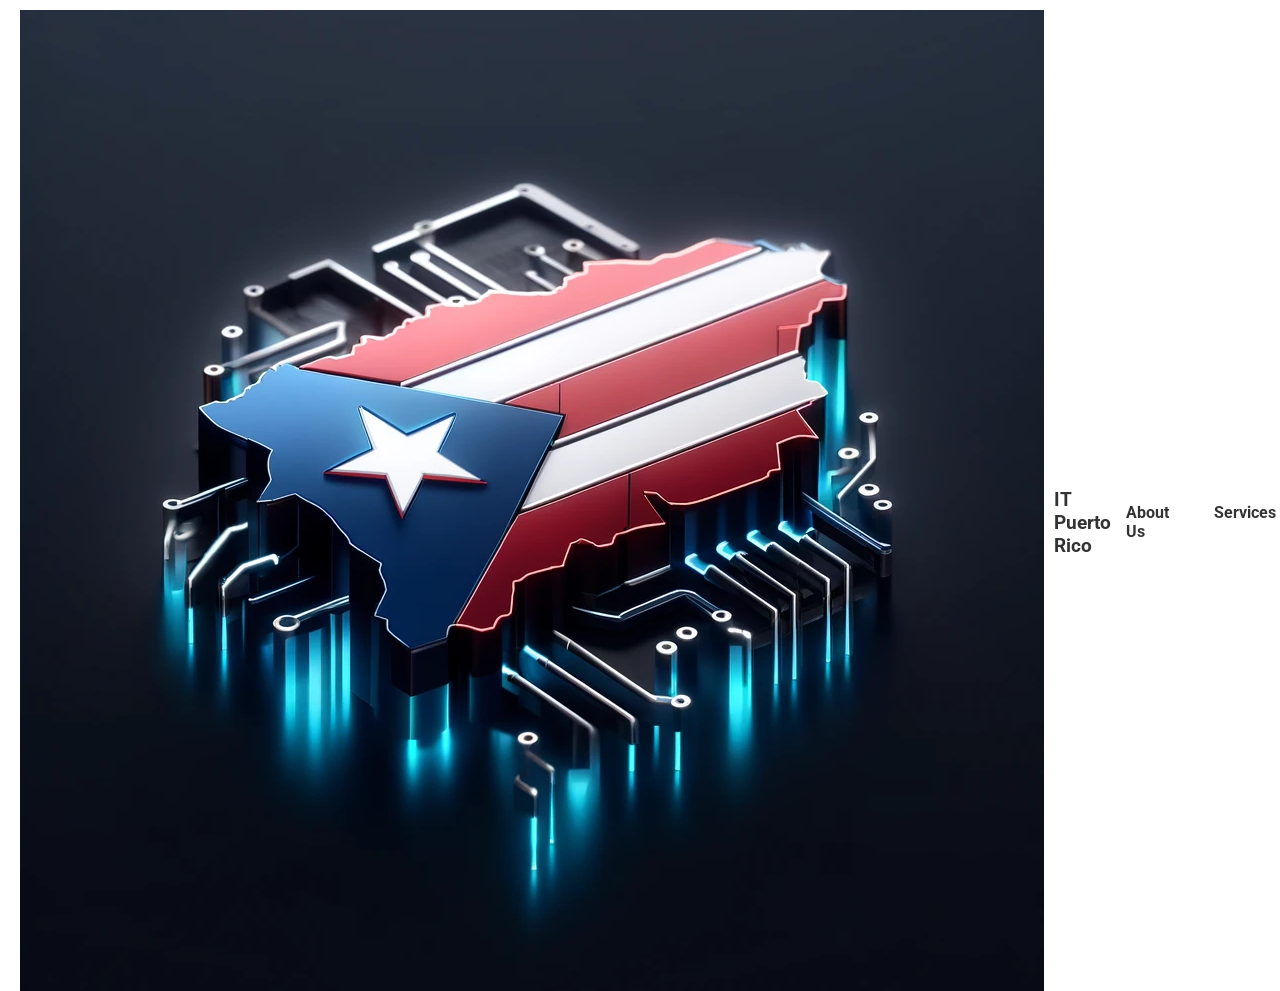
==== index.html @ 1a73140a "Update index.html" ====
<!DOCTYPE html>
<html lang="en">
<head>
    <meta charset="UTF-8">
    <meta name="viewport" content="width=device-width, initial-scale=1.0">
    <title>IT Puerto Rico | Innovating with AI</title>
    <link href="https://fonts.googleapis.com/css2?family=Roboto:wght@400;700&display=swap" rel="stylesheet">
    <style>
        /* General Styles */
        body {
            font-family: 'Roboto', sans-serif;
            margin: 0;
            padding: 0;
            background-color: #f8f9fa;
            color: #333;
        }

        /* Header */
        header {
            display: flex;
            align-items: center;
            justify-content: space-between;
            padding: 10px 20px;
            background-color: #ffffff;
            box-shadow: 0 2px 4px rgba(0, 0, 0, 0.1);
            position: fixed;
            top: 0;
            width: 100%;
            z-index: 1000;
        }
        .logo-container {
            display: flex;
            align-items: center;
            gap: 10px;
        }
        .logo img {
            height: 40px; /* Restrict the height to fix the giant logo issue */
            max-width: 100%; /* Ensure the logo doesn’t exceed the container width */
        }
        .company-name {
            font-size: 1.2em;
            font-weight: bold;
            color: #333;
        }
        nav {
            display: flex;
            gap: 15px;
        }
        nav a {
            text-decoration: none;
            font-weight: bold;
            padding: 10px 15px;
            color: #333;
            border-radius: 4px;
            transition: all 0.3s;
        }
        nav a:hover {
            background-color: #f1f1f1;
            color: #007bff;
        }

        /* Hero Section */
        .hero-section {
            position: relative;
            height: 100vh;
            overflow: hidden;
            display: flex;
            align-items: center;
            justify-content: center;
            text-align: center;
            color: white;
        }
        .hero-section video {
            position: absolute;
            top: 50%;
            left: 50%;
            transform: translate(-50%, -50%);
            width: 100%;
            height: 100%;
            object-fit: cover;
            z-index: -1;
        }
        .hero-section h1 {
            font-size: 3em;
            font-weight: bold;
            text-shadow: 2px 2px 8px rgba(0, 0, 0, 0.7);
            margin: 0;
            z-index: 1;
        }

        /* Footer */
        footer {
            background-color: #003366;
            color: white;
            padding: 20px;
            text-align: center;
        }
    </style>
</head>
<body>
    <header>
        <!-- Logo and Company Name -->
        <div class="logo-container">
            <img src="logo.jpg" alt="IT Puerto Rico Logo">
            <span class="company-name">IT Puerto Rico</span>
        </div>
        <!-- Navigation Menu -->
        <nav>
            <a href="about.html">About Us</a>
            <a href="services.html">Services</a>
            <a href="products.html">Products</a>
            <a href="sos.html">SOS</a>
            <a href="contact.html">Contact</a>
        </nav>
    </header>
    <div class="hero-section">
        <video autoplay muted loop playsinline>
            <source src="background2.mp4" type="video/mp4">
            Your browser does not support the video tag.
        </video>
        <h1>Empower Your Business with AI</h1>
    </div>
    <footer>
        <p>&copy; 2025 IT Puerto Rico. All rights reserved.</p>
    </footer>
</body>
</html>
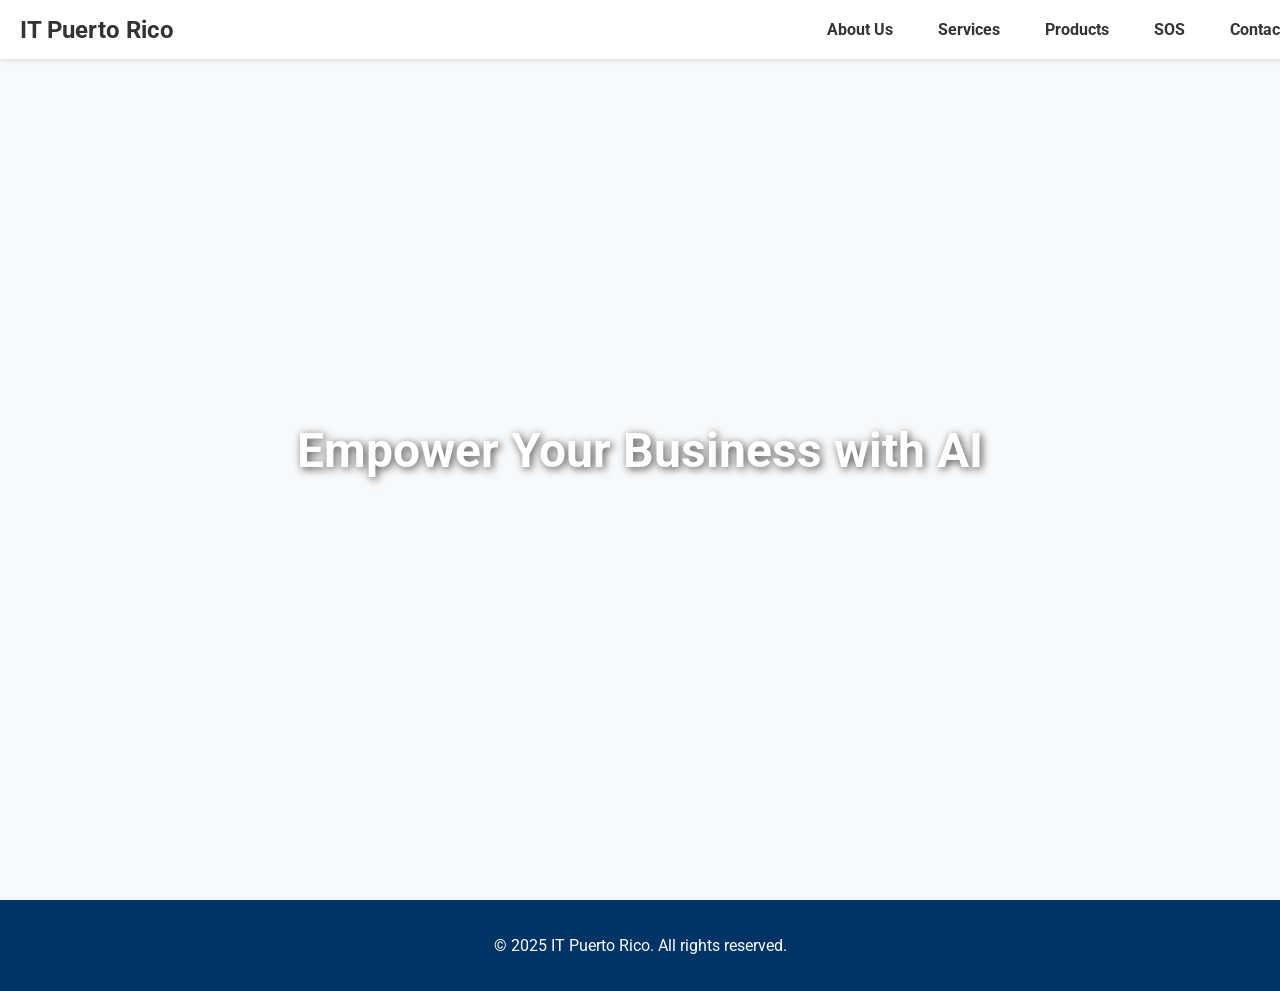
==== commit 6281ee0c: "Update index.html" ====
--- a/index.html
+++ b/index.html
@@ -28,17 +28,8 @@
             width: 100%;
             z-index: 1000;
         }
-        .logo-container {
-            display: flex;
-            align-items: center;
-            gap: 10px;
-        }
-        .logo img {
-            height: 40px; /* Restrict the height to fix the giant logo issue */
-            max-width: 100%; /* Ensure the logo doesn’t exceed the container width */
-        }
         .company-name {
-            font-size: 1.2em;
+            font-size: 1.5em;
             font-weight: bold;
             color: #333;
         }
@@ -99,11 +90,8 @@
 </head>
 <body>
     <header>
-        <!-- Logo and Company Name -->
-        <div class="logo-container">
-            <img src="logo.jpg" alt="IT Puerto Rico Logo">
-            <span class="company-name">IT Puerto Rico</span>
-        </div>
+        <!-- Company Name Only -->
+        <span class="company-name">IT Puerto Rico</span>
         <!-- Navigation Menu -->
         <nav>
             <a href="about.html">About Us</a>
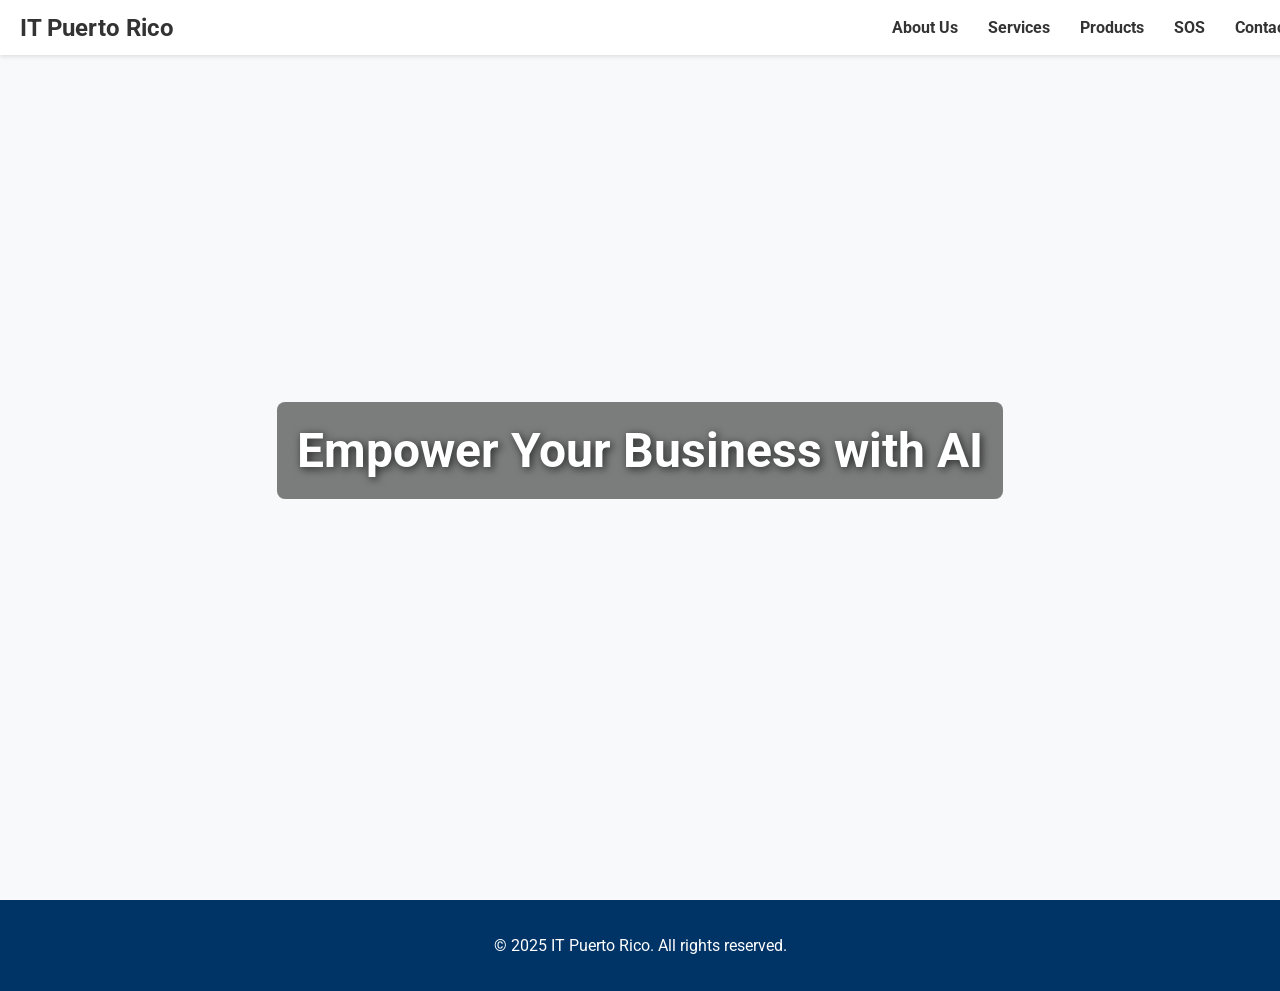
==== commit 639939d2: "Update index.html" ====
--- a/index.html
+++ b/index.html
@@ -35,12 +35,13 @@
         }
         nav {
             display: flex;
-            gap: 15px;
+            flex-wrap: wrap;
+            gap: 10px; /* Adjusted for better spacing */
         }
         nav a {
             text-decoration: none;
             font-weight: bold;
-            padding: 10px 15px;
+            padding: 8px 10px; /* Reduced padding */
             color: #333;
             border-radius: 4px;
             transition: all 0.3s;
@@ -48,6 +49,34 @@
         nav a:hover {
             background-color: #f1f1f1;
             color: #007bff;
+        }
+
+        /* Mobile Menu */
+        .menu-toggle {
+            display: none;
+            font-size: 1.5em;
+            background: none;
+            border: none;
+            cursor: pointer;
+        }
+        @media (max-width: 768px) {
+            nav {
+                display: none;
+                flex-direction: column;
+                position: absolute;
+                top: 60px;
+                right: 20px;
+                background-color: #fff;
+                border: 1px solid #ddd;
+                box-shadow: 0 2px 4px rgba(0, 0, 0, 0.1);
+                z-index: 999;
+            }
+            nav.show {
+                display: flex;
+            }
+            .menu-toggle {
+                display: block;
+            }
         }
 
         /* Hero Section */
@@ -71,12 +100,17 @@
             object-fit: cover;
             z-index: -1;
         }
+        .hero-section .content {
+            z-index: 1;
+            text-shadow: 2px 2px 8px rgba(0, 0, 0, 0.7);
+            padding: 20px;
+            background: rgba(0, 0, 0, 0.5); /* Semi-transparent background for text */
+            border-radius: 8px;
+        }
         .hero-section h1 {
             font-size: 3em;
             font-weight: bold;
-            text-shadow: 2px 2px 8px rgba(0, 0, 0, 0.7);
             margin: 0;
-            z-index: 1;
         }
 
         /* Footer */
@@ -90,10 +124,9 @@
 </head>
 <body>
     <header>
-        <!-- Company Name Only -->
         <span class="company-name">IT Puerto Rico</span>
-        <!-- Navigation Menu -->
-        <nav>
+        <button class="menu-toggle" onclick="toggleMenu()">☰</button>
+        <nav id="menu">
             <a href="about.html">About Us</a>
             <a href="services.html">Services</a>
             <a href="products.html">Products</a>
@@ -106,10 +139,18 @@
             <source src="background2.mp4" type="video/mp4">
             Your browser does not support the video tag.
         </video>
-        <h1>Empower Your Business with AI</h1>
+        <div class="content">
+            <h1>Empower Your Business with AI</h1>
+        </div>
     </div>
     <footer>
         <p>&copy; 2025 IT Puerto Rico. All rights reserved.</p>
     </footer>
+    <script>
+        function toggleMenu() {
+            const menu = document.getElementById('menu');
+            menu.classList.toggle('show');
+        }
+    </script>
 </body>
 </html>
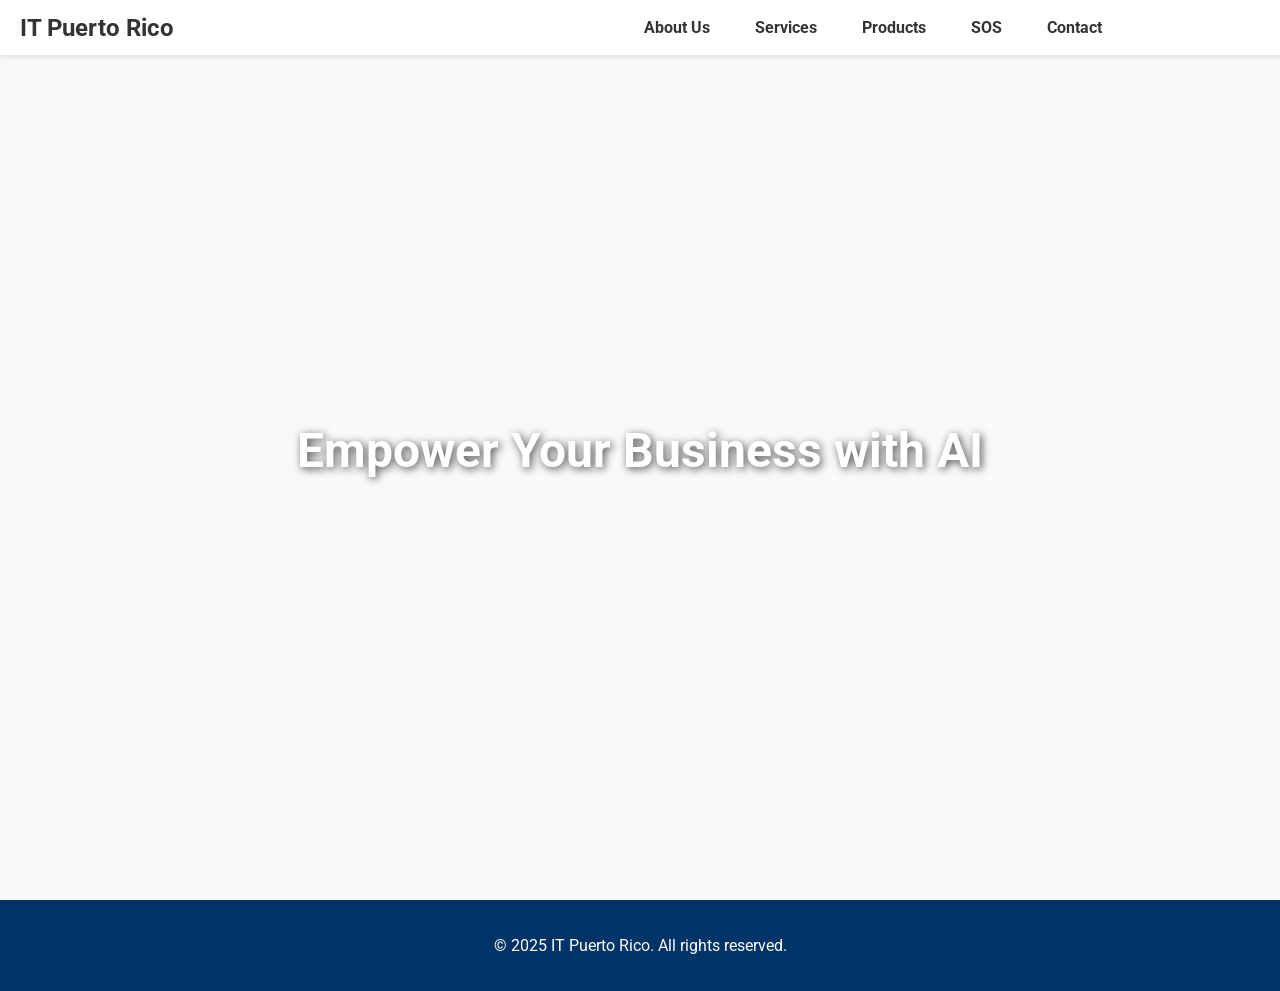
==== commit 97156bd4: "Update index.html" ====
--- a/index.html
+++ b/index.html
@@ -32,16 +32,18 @@
             font-size: 1.5em;
             font-weight: bold;
             color: #333;
+            flex: 1; /* Push navigation to the center */
         }
         nav {
             display: flex;
-            flex-wrap: wrap;
-            gap: 10px; /* Adjusted for better spacing */
+            justify-content: center; /* Center the navigation */
+            gap: 15px;
+            flex: 2; /* Take up space for centering */
         }
         nav a {
             text-decoration: none;
             font-weight: bold;
-            padding: 8px 10px; /* Reduced padding */
+            padding: 8px 15px; /* Adjust padding */
             color: #333;
             border-radius: 4px;
             transition: all 0.3s;
@@ -65,9 +67,10 @@
                 flex-direction: column;
                 position: absolute;
                 top: 60px;
-                right: 20px;
+                left: 0;
+                width: 100%;
                 background-color: #fff;
-                border: 1px solid #ddd;
+                border-top: 1px solid #ddd;
                 box-shadow: 0 2px 4px rgba(0, 0, 0, 0.1);
                 z-index: 999;
             }
@@ -76,6 +79,9 @@
             }
             .menu-toggle {
                 display: block;
+            }
+            .company-name {
+                flex: unset; /* Prevent left alignment issue */
             }
         }
 
@@ -100,17 +106,12 @@
             object-fit: cover;
             z-index: -1;
         }
-        .hero-section .content {
-            z-index: 1;
-            text-shadow: 2px 2px 8px rgba(0, 0, 0, 0.7);
-            padding: 20px;
-            background: rgba(0, 0, 0, 0.5); /* Semi-transparent background for text */
-            border-radius: 8px;
-        }
         .hero-section h1 {
             font-size: 3em;
             font-weight: bold;
+            text-shadow: 2px 2px 8px rgba(0, 0, 0, 0.7);
             margin: 0;
+            z-index: 1;
         }
 
         /* Footer */
@@ -139,9 +140,7 @@
             <source src="background2.mp4" type="video/mp4">
             Your browser does not support the video tag.
         </video>
-        <div class="content">
-            <h1>Empower Your Business with AI</h1>
-        </div>
+        <h1>Empower Your Business with AI</h1>
     </div>
     <footer>
         <p>&copy; 2025 IT Puerto Rico. All rights reserved.</p>
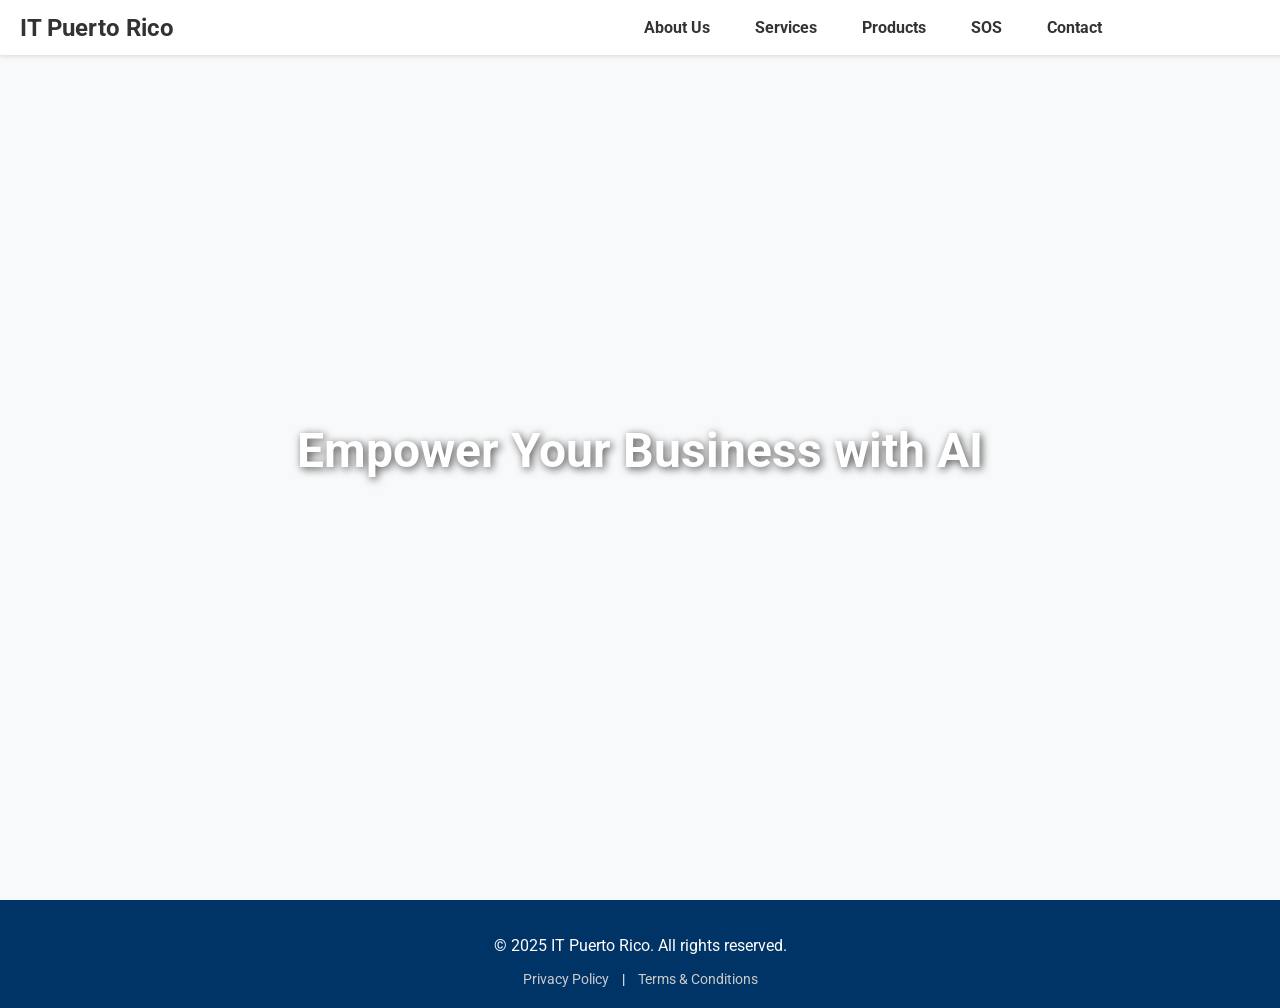
==== commit 1d0c5b24: "Update index.html" ====
--- a/index.html
+++ b/index.html
@@ -121,6 +121,18 @@
             padding: 20px;
             text-align: center;
         }
+        .footer-links {
+            font-size: 0.9em;
+            margin-top: 10px;
+        }
+        .footer-links a {
+            color: #ccc;
+            text-decoration: none;
+            margin: 0 10px;
+        }
+        .footer-links a:hover {
+            color: #fff;
+        }
     </style>
 </head>
 <body>
@@ -144,6 +156,10 @@
     </div>
     <footer>
         <p>&copy; 2025 IT Puerto Rico. All rights reserved.</p>
+        <div class="footer-links">
+            <a href="privacy.html">Privacy Policy</a> | 
+            <a href="terms.html">Terms & Conditions</a>
+        </div>
     </footer>
     <script>
         function toggleMenu() {
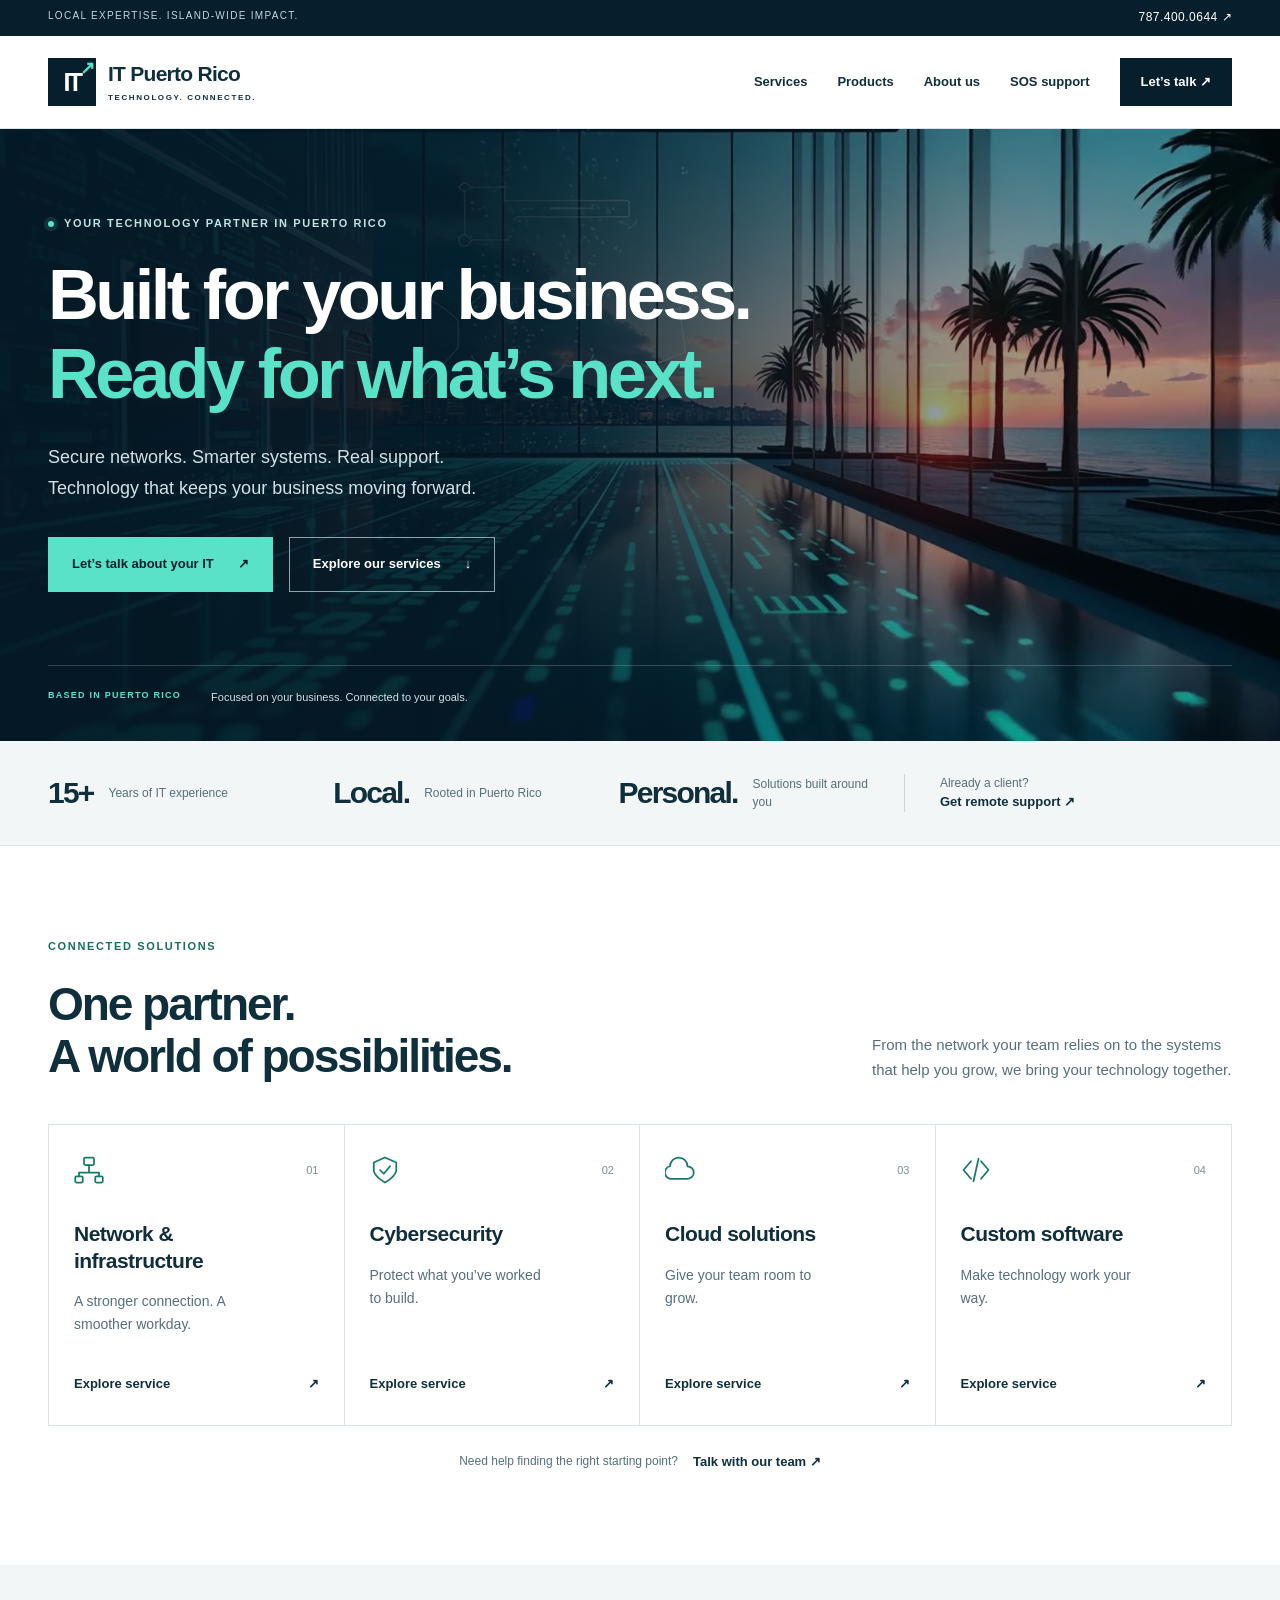
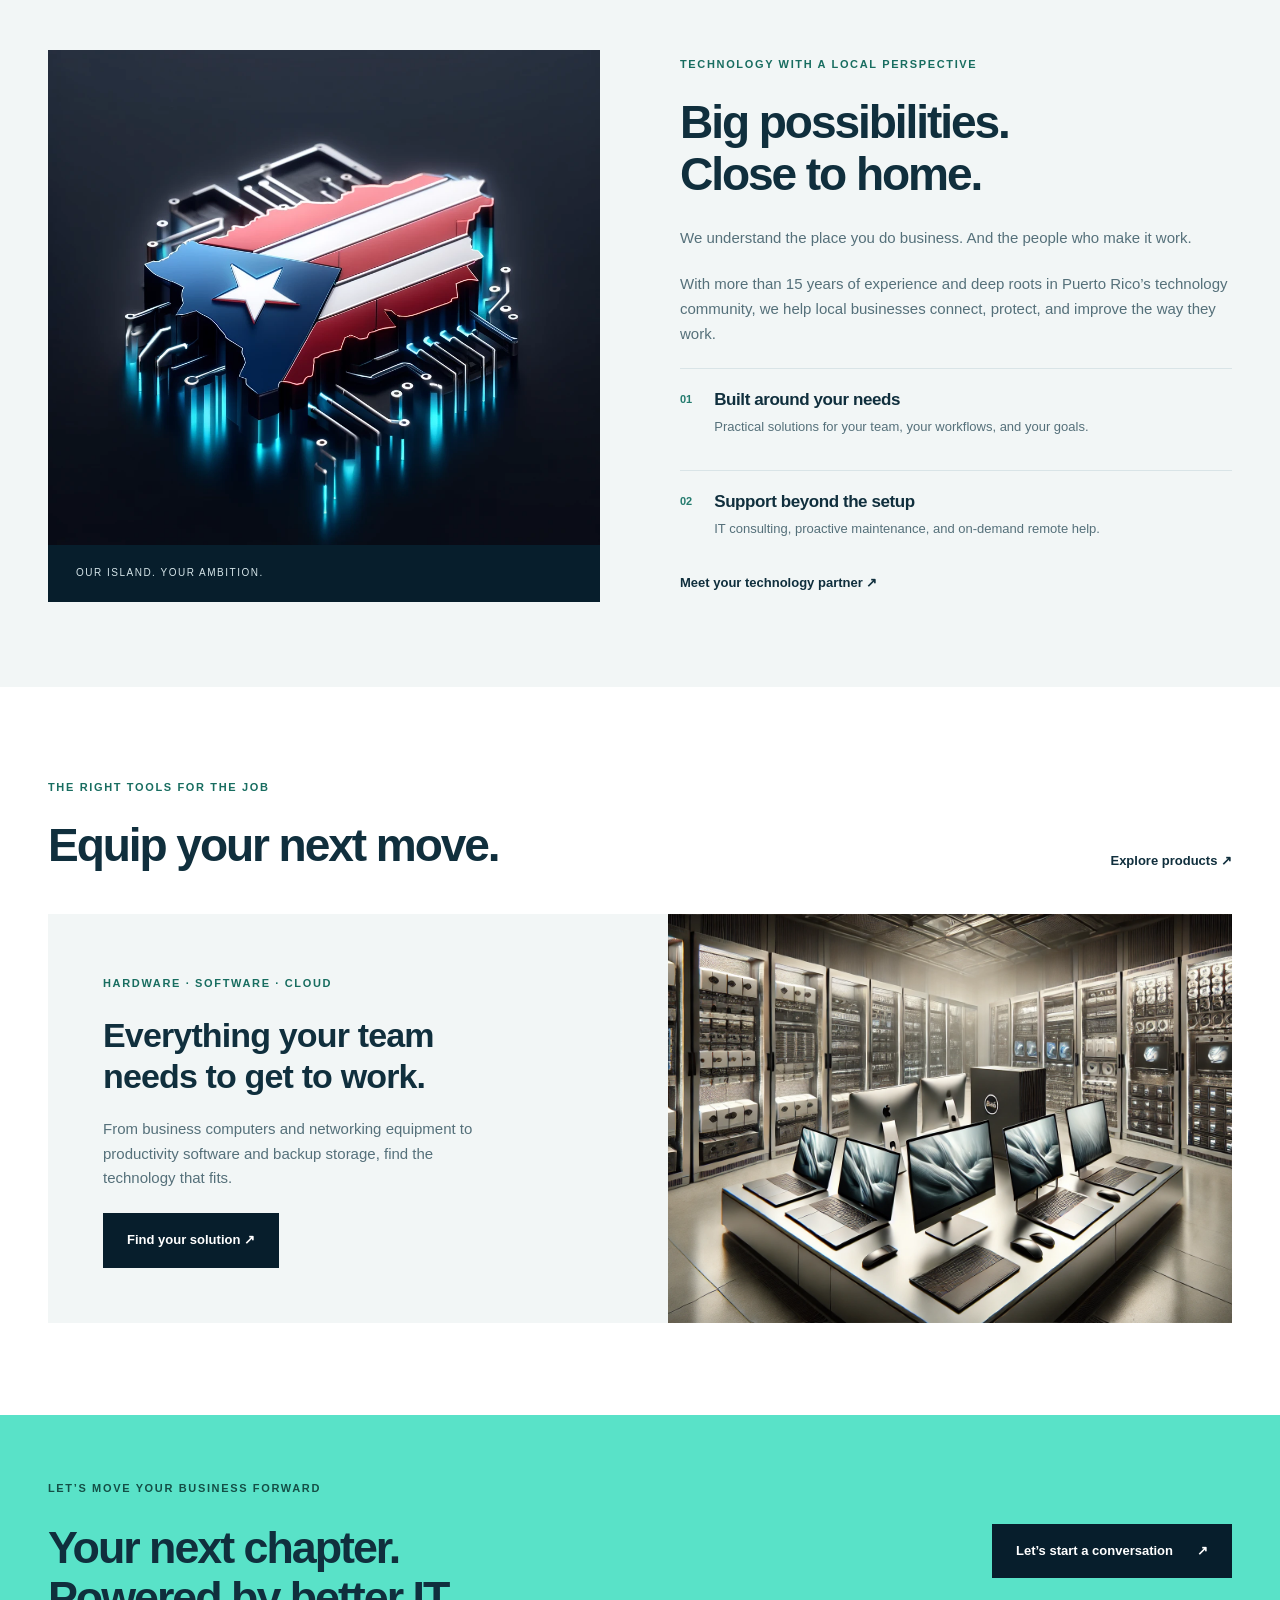
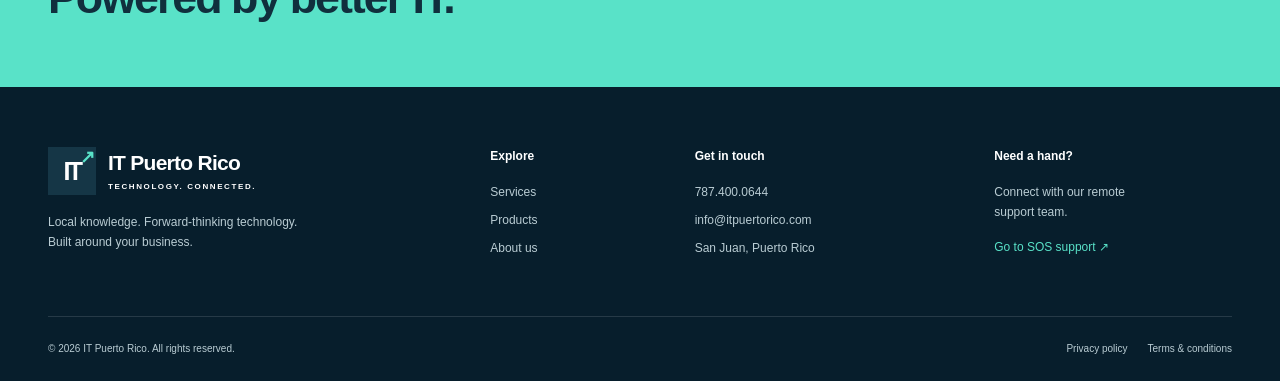
==== commit f4c05dd4: "Redesign IT Puerto Rico website with responsive business-focused pages" ====
--- a/index.html
+++ b/index.html
@@ -1,171 +1,312 @@
-<!DOCTYPE html>
+<!doctype html>
 <html lang="en">
-<head>
-    <meta charset="UTF-8">
-    <meta name="viewport" content="width=device-width, initial-scale=1.0">
-    <title>IT Puerto Rico | Innovating with AI</title>
-    <link href="https://fonts.googleapis.com/css2?family=Roboto:wght@400;700&display=swap" rel="stylesheet">
-    <style>
-        /* General Styles */
-        body {
-            font-family: 'Roboto', sans-serif;
-            margin: 0;
-            padding: 0;
-            background-color: #f8f9fa;
-            color: #333;
-        }
-
-        /* Header */
-        header {
-            display: flex;
-            align-items: center;
-            justify-content: space-between;
-            padding: 10px 20px;
-            background-color: #ffffff;
-            box-shadow: 0 2px 4px rgba(0, 0, 0, 0.1);
-            position: fixed;
-            top: 0;
-            width: 100%;
-            z-index: 1000;
-        }
-        .company-name {
-            font-size: 1.5em;
-            font-weight: bold;
-            color: #333;
-            flex: 1; /* Push navigation to the center */
-        }
-        nav {
-            display: flex;
-            justify-content: center; /* Center the navigation */
-            gap: 15px;
-            flex: 2; /* Take up space for centering */
-        }
-        nav a {
-            text-decoration: none;
-            font-weight: bold;
-            padding: 8px 15px; /* Adjust padding */
-            color: #333;
-            border-radius: 4px;
-            transition: all 0.3s;
-        }
-        nav a:hover {
-            background-color: #f1f1f1;
-            color: #007bff;
-        }
-
-        /* Mobile Menu */
-        .menu-toggle {
-            display: none;
-            font-size: 1.5em;
-            background: none;
-            border: none;
-            cursor: pointer;
-        }
-        @media (max-width: 768px) {
-            nav {
-                display: none;
-                flex-direction: column;
-                position: absolute;
-                top: 60px;
-                left: 0;
-                width: 100%;
-                background-color: #fff;
-                border-top: 1px solid #ddd;
-                box-shadow: 0 2px 4px rgba(0, 0, 0, 0.1);
-                z-index: 999;
-            }
-            nav.show {
-                display: flex;
-            }
-            .menu-toggle {
-                display: block;
-            }
-            .company-name {
-                flex: unset; /* Prevent left alignment issue */
-            }
-        }
-
-        /* Hero Section */
-        .hero-section {
-            position: relative;
-            height: 100vh;
-            overflow: hidden;
-            display: flex;
-            align-items: center;
-            justify-content: center;
-            text-align: center;
-            color: white;
-        }
-        .hero-section video {
-            position: absolute;
-            top: 50%;
-            left: 50%;
-            transform: translate(-50%, -50%);
-            width: 100%;
-            height: 100%;
-            object-fit: cover;
-            z-index: -1;
-        }
-        .hero-section h1 {
-            font-size: 3em;
-            font-weight: bold;
-            text-shadow: 2px 2px 8px rgba(0, 0, 0, 0.7);
-            margin: 0;
-            z-index: 1;
-        }
-
-        /* Footer */
-        footer {
-            background-color: #003366;
-            color: white;
-            padding: 20px;
-            text-align: center;
-        }
-        .footer-links {
-            font-size: 0.9em;
-            margin-top: 10px;
-        }
-        .footer-links a {
-            color: #ccc;
-            text-decoration: none;
-            margin: 0 10px;
-        }
-        .footer-links a:hover {
-            color: #fff;
-        }
-    </style>
-</head>
-<body>
-    <header>
-        <span class="company-name">IT Puerto Rico</span>
-        <button class="menu-toggle" onclick="toggleMenu()">☰</button>
-        <nav id="menu">
-            <a href="about.html">About Us</a>
-            <a href="services.html">Services</a>
-            <a href="products.html">Products</a>
-            <a href="sos.html">SOS</a>
-            <a href="contact.html">Contact</a>
+  <head>
+    <meta charset="UTF-8" />
+    <meta name="viewport" content="width=device-width, initial-scale=1" />
+    <title>
+      IT services for a business that’s going places | IT Puerto Rico
+    </title>
+    <meta
+      name="description"
+      content="IT services, cybersecurity, cloud solutions, and custom software for businesses in Puerto Rico. Connect with IT Puerto Rico."
+    />
+    <meta name="theme-color" content="#071e2c" />
+    <link rel="canonical" href="https://www.itpuertorico.com/" />
+    <meta
+      property="og:title"
+      content="IT services for a business that’s going places | IT Puerto Rico"
+    />
+    <meta
+      property="og:description"
+      content="IT services, cybersecurity, cloud solutions, and custom software for businesses in Puerto Rico. Connect with IT Puerto Rico."
+    />
+    <meta property="og:type" content="website" />
+    <meta
+      property="og:image"
+      content="https://www.itpuertorico.com/assets/office.webp"
+    />
+    <link rel="icon" href="assets/favicon.svg" type="image/svg+xml" />
+    <link rel="stylesheet" href="assets/site.css" />
+    <script src="assets/site.js" defer></script>
+  </head>
+  <body>
+    <a class="skip-link" href="#main">Skip to content</a>
+    <div class="topbar">
+      <div class="wrap">
+        <span>LOCAL EXPERTISE. ISLAND-WIDE IMPACT.</span
+        ><a href="tel:+17874000644"
+          >787.400.0644 <span aria-hidden="true">↗</span></a
+        >
+      </div>
+    </div>
+    <header class="site-header">
+      <div class="wrap nav-wrap">
+        <a class="brand" href="index.html" aria-label="IT Puerto Rico home"
+          ><span class="brand-mark" aria-hidden="true">IT<span>↗</span></span
+          ><span>IT Puerto Rico<small>TECHNOLOGY. CONNECTED.</small></span></a
+        ><button
+          class="menu-toggle"
+          aria-controls="navigation"
+          aria-expanded="false"
+          hidden
+        >
+          Menu <span aria-hidden="true">☰</span>
+        </button>
+        <nav id="navigation" aria-label="Main navigation">
+          <a href="services.html">Services</a
+          ><a href="products.html">Products</a><a href="about.html">About us</a
+          ><a href="sos.html">SOS support</a
+          ><a href="contact.html" class="nav-cta">Let’s talk ↗</a>
         </nav>
+      </div>
     </header>
-    <div class="hero-section">
-        <video autoplay muted loop playsinline>
-            <source src="background2.mp4" type="video/mp4">
-            Your browser does not support the video tag.
-        </video>
-        <h1>Empower Your Business with AI</h1>
-    </div>
-    <footer>
-        <p>&copy; 2025 IT Puerto Rico. All rights reserved.</p>
-        <div class="footer-links">
-            <a href="privacy.html">Privacy Policy</a> | 
-            <a href="terms.html">Terms & Conditions</a>
-        </div>
+    <main id="main">
+      <section class="hero">
+        <img
+          class="hero-image"
+          src="assets/office.webp"
+          alt=""
+          width="1600"
+          height="900"
+          fetchpriority="high"
+        />
+        <div class="wrap hero-content">
+          <p class="eyebrow">
+            <span class="status-dot"></span> YOUR TECHNOLOGY PARTNER IN PUERTO
+            RICO
+          </p>
+          <h1>Built for your business.<br /><em>Ready for what’s next.</em></h1>
+          <p class="lead">
+            Secure networks. Smarter systems. Real support.<br />
+            Technology that keeps your business moving forward.
+          </p>
+          <div class="actions">
+            <a class="button" href="contact.html"
+              >Let’s talk about your IT <span aria-hidden="true">↗</span></a
+            ><a class="button button-outline" href="#solutions"
+              >Explore our services <span aria-hidden="true">↓</span></a
+            >
+          </div>
+          <div class="hero-note">
+            <span>BASED IN PUERTO RICO</span
+            ><span>Focused on your business. Connected to your goals.</span>
+          </div>
+        </div>
+      </section>
+      <section class="proof-strip" aria-label="Our expertise">
+        <div class="wrap proof-grid">
+          <div><strong>15+</strong><span>Years of IT experience</span></div>
+          <div><strong>Local.</strong><span>Rooted in Puerto Rico</span></div>
+          <div>
+            <strong>Personal.</strong><span>Solutions built around you</span>
+          </div>
+          <a href="sos.html"
+            ><span>Already a client?<br /><b>Get remote support ↗</b></span></a
+          >
+        </div>
+      </section>
+      <section class="section" id="solutions">
+        <div class="wrap">
+          <div class="section-heading">
+            <div>
+              <p class="eyebrow">CONNECTED SOLUTIONS</p>
+              <h2>One partner.<br />A world of possibilities.</h2>
+            </div>
+            <p>
+              From the network your team relies on to the systems that help you
+              grow, we bring your technology together.
+            </p>
+          </div>
+          <div class="service-grid">
+            <a class="service-card" href="services.html#network"
+              ><div class="card-top">
+                <svg viewBox="0 0 24 24" aria-hidden="true">
+                  <rect x="8" y="2" width="8" height="6" rx="1" />
+                  <path d="M12 8v6M4 14h16M4 14v3M20 14v3" />
+                  <rect x="1" y="17" width="6" height="5" rx="1" />
+                  <rect x="17" y="17" width="6" height="5" rx="1" /></svg
+                ><span>01</span>
+              </div>
+              <h3>Network &amp; infrastructure</h3>
+              <p>A stronger connection. A smoother workday.</p>
+              <span class="text-link"
+                >Explore service <span aria-hidden="true">↗</span></span
+              ></a
+            ><a class="service-card" href="services.html#security"
+              ><div class="card-top">
+                <svg viewBox="0 0 24 24" aria-hidden="true">
+                  <path d="M12 2 3 6v6c0 5 9 10 9 10s9-5 9-10V6z" />
+                  <path d="m8 12 3 3 5-6" /></svg
+                ><span>02</span>
+              </div>
+              <h3>Cybersecurity</h3>
+              <p>Protect what you’ve worked to build.</p>
+              <span class="text-link"
+                >Explore service <span aria-hidden="true">↗</span></span
+              ></a
+            ><a class="service-card" href="services.html#cloud"
+              ><div class="card-top">
+                <svg viewBox="0 0 24 24" aria-hidden="true">
+                  <path
+                    d="M6 19h12a5 5 0 0 0 0-10A7 7 0 0 0 4 9a5 5 0 0 0 2 10Z"
+                  /></svg
+                ><span>03</span>
+              </div>
+              <h3>Cloud solutions</h3>
+              <p>Give your team room to grow.</p>
+              <span class="text-link"
+                >Explore service <span aria-hidden="true">↗</span></span
+              ></a
+            ><a class="service-card" href="services.html#software"
+              ><div class="card-top">
+                <svg viewBox="0 0 24 24" aria-hidden="true">
+                  <path d="m8 5-6 7 6 7M16 5l6 7-6 7M14 3l-4 18" /></svg
+                ><span>04</span>
+              </div>
+              <h3>Custom software</h3>
+              <p>Make technology work your way.</p>
+              <span class="text-link"
+                >Explore service <span aria-hidden="true">↗</span></span
+              ></a
+            >
+          </div>
+          <div class="section-tail">
+            <span>Need help finding the right starting point?</span
+            ><a class="text-link" href="contact.html">Talk with our team ↗</a>
+          </div>
+        </div>
+      </section>
+      <section class="local-section">
+        <div class="wrap local-grid">
+          <div class="local-art">
+            <img
+              src="logo.jpg"
+              alt="Puerto Rico flag represented as a technology circuit"
+              width="1024"
+              height="1024"
+              loading="lazy"
+            /><span>OUR ISLAND. YOUR AMBITION.</span>
+          </div>
+          <div>
+            <p class="eyebrow">TECHNOLOGY WITH A LOCAL PERSPECTIVE</p>
+            <h2>Big possibilities.<br />Close to home.</h2>
+            <p class="lead">
+              We understand the place you do business. And the people who make
+              it work.
+            </p>
+            <p>
+              With more than 15 years of experience and deep roots in Puerto
+              Rico’s technology community, we help local businesses connect,
+              protect, and improve the way they work.
+            </p>
+            <div class="value-row">
+              <b>01</b>
+              <div>
+                <h3>Built around your needs</h3>
+                <p>
+                  Practical solutions for your team, your workflows, and your
+                  goals.
+                </p>
+              </div>
+            </div>
+            <div class="value-row">
+              <b>02</b>
+              <div>
+                <h3>Support beyond the setup</h3>
+                <p>
+                  IT consulting, proactive maintenance, and on-demand remote
+                  help.
+                </p>
+              </div>
+            </div>
+            <a class="text-link" href="about.html"
+              >Meet your technology partner ↗</a
+            >
+          </div>
+        </div>
+      </section>
+      <section class="section">
+        <div class="wrap">
+          <div class="section-heading">
+            <div>
+              <p class="eyebrow">THE RIGHT TOOLS FOR THE JOB</p>
+              <h2>Equip your next move.</h2>
+            </div>
+            <a class="text-link" href="products.html">Explore products ↗</a>
+          </div>
+          <div class="product-feature">
+            <div>
+              <span class="eyebrow">HARDWARE · SOFTWARE · CLOUD</span>
+              <h3>Everything your team<br />needs to get to work.</h3>
+              <p>
+                From business computers and networking equipment to productivity
+                software and backup storage, find the technology that fits.
+              </p>
+              <a class="button button-dark" href="products.html"
+                >Find your solution ↗</a
+              >
+            </div>
+            <img
+              src="hardwaredevices.jpg"
+              alt="Illustration of computers and business hardware"
+              width="1024"
+              height="1024"
+              loading="lazy"
+            />
+          </div>
+        </div>
+      </section>
+      <section class="cta">
+        <div class="wrap cta-inner">
+          <div>
+            <p class="eyebrow">LET’S MOVE YOUR BUSINESS FORWARD</p>
+            <h2>Your next chapter.<br />Powered by better IT.</h2>
+          </div>
+          <a class="button button-dark" href="contact.html"
+            >Let’s start a conversation <span aria-hidden="true">↗</span></a
+          >
+        </div>
+      </section>
+    </main>
+    <footer class="site-footer">
+      <div class="wrap footer-grid">
+        <div>
+          <a class="brand" href="index.html"
+            ><span class="brand-mark" aria-hidden="true">IT<span>↗</span></span
+            ><span>IT Puerto Rico<small>TECHNOLOGY. CONNECTED.</small></span></a
+          >
+          <p>
+            Local knowledge. Forward-thinking technology.<br />Built around your
+            business.
+          </p>
+        </div>
+        <div>
+          <h2>Explore</h2>
+          <a href="services.html">Services</a
+          ><a href="products.html">Products</a><a href="about.html">About us</a>
+        </div>
+        <div>
+          <h2>Get in touch</h2>
+          <a href="tel:+17874000644">787.400.0644</a
+          ><a href="mailto:info@itpuertorico.com">info@itpuertorico.com</a
+          ><span>San Juan, Puerto Rico</span>
+        </div>
+        <div>
+          <h2>Need a hand?</h2>
+          <p>Connect with our remote<br />support team.</p>
+          <a class="footer-support" href="sos.html">Go to SOS support ↗</a>
+        </div>
+      </div>
+      <div class="wrap footer-bottom">
+        <span
+          >© <span data-year>2026</span> IT Puerto Rico. All rights
+          reserved.</span
+        >
+        <div>
+          <a href="privacy.html">Privacy policy</a
+          ><a href="terms.html">Terms &amp; conditions</a>
+        </div>
+      </div>
     </footer>
-    <script>
-        function toggleMenu() {
-            const menu = document.getElementById('menu');
-            menu.classList.toggle('show');
-        }
-    </script>
-</body>
+  </body>
 </html>
--- a/assets/site.css
+++ b/assets/site.css
@@ -0,0 +1,1125 @@
+:root {
+  --ink: #102f3d;
+  --navy: #071e2c;
+  --teal: #59e2c8;
+  --muted: #55707a;
+  --line: #d9e4e7;
+  --wash: #f2f6f6;
+  --white: #fff;
+}
+* {
+  box-sizing: border-box;
+}
+html {
+  scroll-behavior: smooth;
+  scroll-padding-top: 110px;
+}
+body {
+  margin: 0;
+  color: var(--ink);
+  font-family: Arial, Helvetica, sans-serif;
+  font-size: 16px;
+  line-height: 1.65;
+  background: #fff;
+}
+a {
+  color: inherit;
+  text-decoration: none;
+}
+button {
+  font: inherit;
+}
+img {
+  display: block;
+  max-width: 100%;
+  height: auto;
+}
+h1,
+h2,
+h3,
+p {
+  margin-top: 0;
+}
+h1,
+h2,
+h3 {
+  line-height: 1.12;
+  letter-spacing: -0.045em;
+}
+h1 {
+  font-size: clamp(2.6rem, 5.5vw, 5rem);
+  font-weight: 600;
+  margin-bottom: 28px;
+}
+h2 {
+  font-size: clamp(2rem, 3.6vw, 3.3rem);
+  font-weight: 600;
+  margin-bottom: 24px;
+}
+h3 {
+  font-size: 1.35rem;
+  letter-spacing: -0.025em;
+}
+p {
+  margin-bottom: 22px;
+}
+a,
+button {
+  -webkit-tap-highlight-color: transparent;
+}
+a:focus-visible,
+button:focus-visible {
+  outline: 3px solid #168674;
+  outline-offset: 6px;
+}
+a:hover {
+  text-decoration: underline;
+  text-underline-offset: 5px;
+}
+.wrap {
+  width: min(1240px, calc(100% - 96px));
+  margin-inline: auto;
+}
+.topbar {
+  background: var(--navy);
+  color: #c4d5dd;
+  font-size: 10px;
+  letter-spacing: 0.13em;
+  padding: 8px 0;
+}
+.topbar .wrap {
+  display: flex;
+  justify-content: space-between;
+}
+.topbar a {
+  font-size: 12px;
+  letter-spacing: 0.04em;
+  color: white;
+}
+.site-header {
+  position: sticky;
+  top: 0;
+  z-index: 10;
+  background: #fff;
+  border-bottom: 1px solid var(--line);
+}
+.nav-wrap {
+  display: flex;
+  justify-content: space-between;
+  align-items: center;
+  min-height: 92px;
+  gap: 24px;
+}
+.brand {
+  display: flex;
+  align-items: center;
+  gap: 12px;
+  font-weight: 750;
+  font-size: 21px;
+  line-height: 1.2;
+  letter-spacing: -0.035em;
+  flex-shrink: 0;
+}
+.brand:hover {
+  text-decoration: none;
+}
+.brand small {
+  display: block;
+  font-size: 8px;
+  letter-spacing: 0.2em;
+  font-weight: 600;
+  margin-top: 7px;
+}
+.brand-mark {
+  background: var(--navy);
+  color: white;
+  font-size: 25px;
+  letter-spacing: -0.1em;
+  display: grid;
+  place-content: center;
+  width: 48px;
+  height: 48px;
+  position: relative;
+}
+.brand-mark span {
+  position: absolute;
+  color: var(--teal);
+  font-size: 18px;
+  right: 4px;
+  top: 0;
+}
+nav {
+  display: flex;
+  align-items: center;
+  gap: 30px;
+  font-size: 13px;
+  font-weight: 600;
+}
+nav a[aria-current="page"] {
+  text-decoration: underline;
+  text-decoration-color: #14836f;
+  text-underline-offset: 7px;
+}
+.nav-cta {
+  background: var(--navy);
+  color: white;
+  padding: 13px 21px;
+}
+.menu-toggle {
+  display: none;
+  border: 1px solid var(--line);
+  background: white;
+  padding: 8px 12px;
+  color: var(--ink);
+}
+.menu-toggle[hidden] {
+  display: none;
+}
+.skip-link {
+  position: fixed;
+  top: -100px;
+  left: 20px;
+  background: white;
+  padding: 12px 20px;
+  z-index: 100;
+}
+.skip-link:focus {
+  top: 12px;
+}
+.eyebrow {
+  font-size: 11px;
+  font-weight: 700;
+  letter-spacing: 0.15em;
+  margin-bottom: 24px;
+  line-height: 1.6;
+  color: #186d60;
+}
+.hero {
+  background: var(--navy);
+  color: white;
+  position: relative;
+  isolation: isolate;
+  overflow: hidden;
+}
+.hero-image {
+  position: absolute;
+  inset: 0;
+  width: 100%;
+  height: 100%;
+  object-fit: cover;
+  object-position: center;
+  z-index: -2;
+}
+.hero:after {
+  content: "";
+  position: absolute;
+  inset: 0;
+  background: linear-gradient(
+    90deg,
+    rgba(4, 24, 37, 0.97) 0%,
+    rgba(4, 24, 37, 0.88) 39%,
+    rgba(4, 24, 37, 0.4) 76%,
+    rgba(4, 24, 37, 0.25)
+  );
+  z-index: -1;
+}
+.hero-content {
+  padding-top: 86px;
+  padding-bottom: 35px;
+}
+.hero .eyebrow {
+  color: #bfe3e1;
+  display: flex;
+  align-items: center;
+  gap: 10px;
+}
+.status-dot {
+  width: 6px;
+  height: 6px;
+  border-radius: 50%;
+  background: var(--teal);
+  box-shadow: 0 0 0 4px #59e2c820;
+}
+.hero h1 {
+  max-width: 1020px;
+  letter-spacing: -0.05em;
+}
+.hero h1 em {
+  font-style: normal;
+  color: var(--teal);
+}
+.lead {
+  font-size: 18px;
+  line-height: 1.7;
+  max-width: 620px;
+}
+.hero .lead {
+  color: #d3e1e5;
+}
+.actions {
+  display: flex;
+  flex-wrap: wrap;
+  gap: 16px;
+  margin-top: 34px;
+}
+.button {
+  display: inline-flex;
+  justify-content: center;
+  align-items: center;
+  gap: 24px;
+  padding: 16px 23px;
+  background: var(--teal);
+  color: var(--navy);
+  font-weight: 700;
+  font-size: 13px;
+  line-height: 1.6;
+  border: 1px solid transparent;
+  transition:
+    background 0.18s,
+    transform 0.18s;
+}
+.button:hover {
+  text-decoration: none;
+  background: #8eefdc;
+  transform: translateY(-2px);
+}
+.button-outline {
+  background: transparent;
+  border-color: #8ea5ae;
+  color: white;
+}
+.button-outline:hover {
+  background: #ffffff15;
+}
+.button-dark {
+  color: white;
+  background: var(--navy);
+}
+.button-dark:hover {
+  background: #194656;
+}
+.button-light {
+  background: #fff;
+  border-color: var(--line);
+}
+.hero-note {
+  margin-top: 73px;
+  border-top: 1px solid #ffffff30;
+  display: flex;
+  gap: 30px;
+  padding-top: 22px;
+  color: #d3e1e5;
+  font-size: 11px;
+}
+.hero-note span:first-child {
+  font-size: 9px;
+  letter-spacing: 0.14em;
+  font-weight: 700;
+  color: var(--teal);
+}
+.proof-strip {
+  background: var(--wash);
+  border-bottom: 1px solid var(--line);
+}
+.proof-grid {
+  display: grid;
+  grid-template-columns: repeat(3, 1fr) 1.15fr;
+  padding-block: 33px;
+}
+.proof-grid > div {
+  display: flex;
+  align-items: center;
+  gap: 15px;
+  padding-right: 20px;
+}
+.proof-grid strong {
+  font-size: 30px;
+  letter-spacing: -0.06em;
+  line-height: 1;
+}
+.proof-grid span {
+  font-size: 12px;
+  max-width: 120px;
+  line-height: 1.5;
+  color: var(--muted);
+}
+.proof-grid > a {
+  border-left: 1px solid #c9d6dc;
+  padding-left: 35px;
+  display: flex;
+  align-items: center;
+}
+.proof-grid > a span {
+  max-width: none;
+}
+.proof-grid b {
+  color: var(--ink);
+  font-size: 13px;
+}
+.section {
+  padding-block: 92px;
+}
+.section-heading {
+  display: flex;
+  justify-content: space-between;
+  align-items: end;
+  gap: 45px;
+  margin-bottom: 42px;
+}
+.section-heading h2 {
+  margin-bottom: 0;
+}
+.section-heading > p {
+  max-width: 360px;
+  color: var(--muted);
+  font-size: 15px;
+  margin: 0;
+}
+.service-grid {
+  display: grid;
+  grid-template-columns: repeat(4, 1fr);
+  border: 1px solid var(--line);
+}
+.service-card {
+  padding: 30px 25px;
+  display: flex;
+  flex-direction: column;
+  border-right: 1px solid var(--line);
+  transition: background 0.2s;
+}
+.service-card:last-child {
+  border-right: 0;
+}
+.service-card:hover {
+  background: var(--wash);
+  text-decoration: none;
+}
+.card-top {
+  display: flex;
+  align-items: center;
+  justify-content: space-between;
+  margin-bottom: 36px;
+}
+.card-top svg {
+  width: 30px;
+  height: 30px;
+  fill: none;
+  stroke: #157a69;
+  stroke-width: 1.4;
+  stroke-linejoin: round;
+  stroke-linecap: round;
+}
+.card-top > span {
+  color: #789198;
+  font-size: 11px;
+}
+.service-card h3 {
+  font-size: 21px;
+  max-width: 180px;
+  line-height: 1.25;
+  margin-bottom: 16px;
+}
+.service-card p {
+  font-size: 14px;
+  color: var(--muted);
+  max-width: 180px;
+}
+.text-link {
+  font-weight: 700;
+  font-size: 13px;
+  line-height: 1.6;
+}
+.service-card .text-link {
+  margin-top: auto;
+  padding-top: 16px;
+  display: flex;
+  justify-content: space-between;
+}
+.section-tail {
+  display: flex;
+  justify-content: center;
+  gap: 15px;
+  padding-top: 26px;
+  font-size: 12px;
+  color: var(--muted);
+}
+.section-tail a {
+  color: var(--ink);
+}
+.local-section {
+  padding: 85px 0;
+  background: var(--wash);
+}
+.local-grid {
+  display: grid;
+  grid-template-columns: 1fr 1fr;
+  align-items: center;
+  gap: 80px;
+}
+.local-art {
+  position: relative;
+  background: var(--navy);
+}
+.local-art img {
+  width: 100%;
+  aspect-ratio: 1/1;
+  object-fit: cover;
+}
+.local-art > span {
+  position: absolute;
+  bottom: 0;
+  left: 0;
+  right: 0;
+  background: var(--navy);
+  color: #d5e5e9;
+  padding: 20px 28px;
+  font-size: 10px;
+  letter-spacing: 0.15em;
+}
+.local-grid > div > p:not(.eyebrow) {
+  color: var(--muted);
+  font-size: 15px;
+}
+.local-grid > div > .lead {
+  font-size: 18px;
+}
+.value-row {
+  display: flex;
+  gap: 22px;
+  border-top: 1px solid var(--line);
+  padding-top: 21px;
+  margin-top: 20px;
+}
+.value-row > b {
+  color: #247b6e;
+  font-size: 11px;
+}
+.value-row h3 {
+  font-size: 17px;
+  margin-bottom: 7px;
+}
+.value-row p {
+  font-size: 13px;
+  color: var(--muted);
+  margin-bottom: 12px;
+}
+.local-grid .text-link {
+  display: inline-block;
+  margin-top: 22px;
+}
+.product-feature {
+  display: grid;
+  grid-template-columns: 1.1fr 1fr;
+  background: var(--wash);
+}
+.product-feature > div {
+  padding: 55px;
+}
+.product-feature h3 {
+  font-size: 34px;
+  line-height: 1.2;
+  margin: 20px 0;
+}
+.product-feature p {
+  max-width: 400px;
+  color: var(--muted);
+  font-size: 15px;
+}
+.product-feature > img {
+  height: 100%;
+  max-height: 430px;
+  width: 100%;
+  object-fit: cover;
+}
+.cta {
+  background: var(--teal);
+  padding: 65px 0;
+}
+.cta-inner {
+  display: flex;
+  align-items: center;
+  justify-content: space-between;
+  gap: 30px;
+}
+.cta .eyebrow {
+  color: #144f46;
+}
+.cta h2 {
+  margin: 0;
+  font-size: clamp(2rem, 3.5vw, 3rem);
+}
+.site-footer {
+  padding-top: 60px;
+  background: var(--navy);
+  color: #b9ccd3;
+  font-size: 12px;
+}
+.site-footer .brand {
+  color: white;
+}
+.site-footer .brand-mark {
+  background: #153646;
+}
+.footer-grid {
+  display: grid;
+  grid-template-columns: 1.7fr 0.7fr 1.1fr 1fr;
+  gap: 38px;
+  padding-bottom: 48px;
+}
+.footer-grid h2 {
+  font-size: 12px;
+  color: white;
+  letter-spacing: 0;
+  line-height: 1.5;
+  margin-bottom: 18px;
+}
+.footer-grid > div > a:not(.brand),
+.footer-grid > div > span {
+  display: block;
+  margin-bottom: 8px;
+}
+.footer-grid p {
+  margin-top: 18px;
+  margin-bottom: 15px;
+}
+.footer-support {
+  color: var(--teal);
+}
+.footer-bottom {
+  display: flex;
+  justify-content: space-between;
+  gap: 20px;
+  padding-block: 24px;
+  border-top: 1px solid #ffffff20;
+  font-size: 10px;
+}
+.footer-bottom > div {
+  display: flex;
+  gap: 20px;
+}
+.page-hero {
+  background: var(--navy);
+  color: white;
+  padding: 76px 0 70px;
+  position: relative;
+}
+.page-hero h1 {
+  font-size: clamp(2.5rem, 5vw, 4.5rem);
+}
+.page-hero .eyebrow {
+  color: var(--teal);
+}
+.page-hero .lead {
+  color: #c2d6dc;
+  margin: 0;
+  max-width: 690px;
+}
+.detail-list {
+  display: grid;
+  gap: 65px;
+}
+.detail-row {
+  display: grid;
+  grid-template-columns: 0.8fr 1.2fr;
+  align-items: center;
+  gap: 70px;
+  scroll-margin-top: 125px;
+}
+.detail-row img {
+  width: 100%;
+  aspect-ratio: 4/3;
+  object-fit: cover;
+}
+.detail-row h2 {
+  font-size: 36px;
+}
+.detail-row h3 {
+  font-size: 19px;
+  letter-spacing: -0.02em;
+}
+.detail-row p:not(.eyebrow) {
+  color: var(--muted);
+}
+.support-band {
+  background: var(--navy);
+  color: white;
+  padding-block: 60px;
+}
+.support-band .wrap {
+  display: flex;
+  justify-content: space-between;
+  align-items: center;
+  gap: 40px;
+}
+.support-band h2 {
+  font-size: 30px;
+}
+.support-band p {
+  color: #c2d6dc;
+  margin-bottom: 0;
+}
+.support-band .eyebrow {
+  color: var(--teal);
+  margin-bottom: 18px;
+}
+.products-grid {
+  display: grid;
+  grid-template-columns: repeat(3, 1fr);
+  gap: 30px;
+}
+.product-card {
+  border: 1px solid var(--line);
+}
+.product-card > img {
+  width: 100%;
+  aspect-ratio: 16/10;
+  object-fit: cover;
+}
+.product-card > div {
+  padding: 28px;
+}
+.product-card h2 {
+  font-size: 23px;
+}
+.product-card p {
+  font-size: 14px;
+  color: var(--muted);
+}
+.contact-grid {
+  display: grid;
+  grid-template-columns: 1fr 1fr;
+  gap: 90px;
+}
+.contact-panel .eyebrow {
+  margin-bottom: 10px;
+}
+.contact-link {
+  display: block;
+  border-bottom: 1px solid var(--line);
+  padding: 25px 0;
+}
+.contact-link span {
+  display: block;
+  font-size: 10px;
+  font-weight: 700;
+  color: var(--muted);
+  letter-spacing: 0.12em;
+  margin-bottom: 8px;
+}
+.contact-link strong {
+  font-size: clamp(18px, 2.2vw, 27px);
+  letter-spacing: -0.035em;
+  overflow-wrap: anywhere;
+}
+.contact-aside {
+  padding: 32px;
+  background: var(--wash);
+}
+.contact-aside h2 {
+  font-size: 30px;
+}
+.contact-aside p,
+.contact-aside li {
+  font-size: 14px;
+  color: var(--muted);
+}
+.contact-aside ul {
+  padding-left: 20px;
+  margin-bottom: 26px;
+}
+.contact-aside .small {
+  font-size: 11px;
+  margin: 16px 0 0;
+}
+.steps {
+  display: grid;
+  grid-template-columns: repeat(3, 1fr);
+  gap: 48px;
+}
+.step-number {
+  display: inline-block;
+  font-size: 13px;
+  color: #157a69;
+  border-bottom: 2px solid var(--teal);
+  padding-bottom: 10px;
+  margin-bottom: 25px;
+}
+.steps h2 {
+  font-size: 25px;
+  line-height: 1.2;
+}
+.steps p {
+  font-size: 15px;
+  color: var(--muted);
+}
+.steps a {
+  text-decoration: underline;
+}
+.download-panel {
+  margin-top: 50px;
+  background: var(--wash);
+  padding: 45px;
+  display: flex;
+  align-items: center;
+  justify-content: space-between;
+  gap: 50px;
+}
+.download-panel h2 {
+  font-size: 30px;
+}
+.download-panel p {
+  max-width: 500px;
+  color: var(--muted);
+  font-size: 14px;
+}
+.downloads {
+  display: flex;
+  flex-direction: column;
+  gap: 15px;
+  flex-shrink: 0;
+}
+.legal {
+  max-width: 850px;
+  min-height: 230px;
+}
+.legal p {
+  color: var(--muted);
+}
+@media (min-width: 1500px) {
+  .hero-content {
+    padding-top: 110px;
+    padding-bottom: 40px;
+  }
+  .hero-note {
+    margin-top: 90px;
+  }
+}
+@media (max-width: 1100px) {
+  .wrap {
+    width: calc(100% - 56px);
+  }
+  nav {
+    gap: 18px;
+  }
+  .brand {
+    font-size: 18px;
+  }
+  .service-card {
+    padding: 24px 18px;
+  }
+  .local-grid {
+    gap: 40px;
+  }
+  .proof-grid > div {
+    flex-direction: column;
+    align-items: start;
+    gap: 8px;
+  }
+  .hero h1 {
+    font-size: clamp(2.8rem, 6vw, 4.5rem);
+  }
+  .footer-grid {
+    gap: 25px;
+  }
+  .contact-grid {
+    gap: 40px;
+  }
+}
+@media (max-width: 800px) {
+  .wrap {
+    width: calc(100% - 40px);
+  }
+  .nav-wrap {
+    min-height: 78px;
+    flex-wrap: wrap;
+    padding-block: 15px;
+    gap: 15px;
+  }
+  .brand {
+    font-size: 19px;
+  }
+  .brand-mark {
+    width: 43px;
+    height: 43px;
+  }
+  .menu-toggle:not([hidden]) {
+    display: block;
+  }
+  nav {
+    width: 100%;
+    display: flex;
+    flex-wrap: wrap;
+    gap: 5px;
+    padding-bottom: 6px;
+  }
+  nav a {
+    padding: 10px 13px;
+  }
+  .js nav {
+    display: none;
+  }
+  .js nav.is-open {
+    display: flex;
+  }
+  .topbar {
+    font-size: 8px;
+  }
+  .hero-content {
+    padding-top: 65px;
+  }
+  .hero h1 {
+    font-size: clamp(2.5rem, 7.5vw, 3.8rem);
+  }
+  .hero:after {
+    background: linear-gradient(90deg, #041825ed, #041825c2);
+  }
+  .hero-note {
+    margin-top: 50px;
+    gap: 20px;
+  }
+  .proof-grid {
+    grid-template-columns: repeat(2, 1fr);
+    gap: 25px;
+  }
+  .proof-grid > div {
+    flex-direction: row;
+    align-items: center;
+  }
+  .proof-grid > a {
+    padding-left: 0;
+    border: 0;
+  }
+  .section {
+    padding-block: 60px;
+  }
+  .section-heading {
+    gap: 25px;
+    align-items: start;
+    flex-direction: column;
+  }
+  .section-heading > p {
+    max-width: 500px;
+  }
+  .service-grid {
+    grid-template-columns: repeat(2, 1fr);
+  }
+  .service-card {
+    padding: 28px;
+  }
+  .service-card:nth-child(2) {
+    border-right: 0;
+  }
+  .service-card:nth-child(-n + 2) {
+    border-bottom: 1px solid var(--line);
+  }
+  .service-card h3 {
+    max-width: none;
+  }
+  .local-grid {
+    gap: 40px;
+  }
+  .local-section {
+    padding: 60px 0;
+  }
+  .local-grid {
+    grid-template-columns: 1fr;
+  }
+  .local-art {
+    max-width: 470px;
+    width: 100%;
+  }
+  .product-feature > div {
+    padding: 30px;
+  }
+  .product-feature h3 {
+    font-size: 27px;
+  }
+  .cta-inner {
+    align-items: start;
+    flex-direction: column;
+  }
+  .footer-grid {
+    grid-template-columns: 1.5fr 1fr;
+    gap: 30px;
+  }
+  .page-hero {
+    padding-block: 55px;
+  }
+  .detail-row {
+    gap: 30px;
+  }
+  .detail-row h2 {
+    font-size: 29px;
+  }
+  .products-grid {
+    grid-template-columns: repeat(2, 1fr);
+    gap: 20px;
+  }
+  .contact-grid {
+    grid-template-columns: 1fr;
+  }
+  .steps {
+    gap: 25px;
+  }
+  .steps h2 {
+    font-size: 21px;
+  }
+  .download-panel {
+    padding: 30px;
+    flex-direction: column;
+    align-items: stretch;
+    gap: 15px;
+  }
+  .support-band .wrap {
+    flex-direction: column;
+    align-items: start;
+  }
+  .downloads {
+    align-items: start;
+  }
+  .downloads a {
+    min-width: 240px;
+  }
+}
+@media (max-width: 500px) {
+  .hero-content {
+    padding-top: 48px;
+  }
+  .hero h1 {
+    font-size: 2.55rem;
+  }
+  .hero .lead {
+    font-size: 16px;
+  }
+  .hero .lead br {
+    display: none;
+  }
+  .hero .eyebrow {
+    font-size: 9px;
+    letter-spacing: 0.08em;
+  }
+  .actions {
+    flex-direction: column;
+    align-items: stretch;
+  }
+  .hero-note {
+    flex-direction: column;
+    gap: 7px;
+    margin-top: 40px;
+  }
+  .proof-grid {
+    gap: 28px 15px;
+  }
+  .proof-grid > div {
+    flex-direction: column;
+    align-items: start;
+  }
+  .proof-grid strong {
+    font-size: 28px;
+  }
+  .proof-grid > a {
+    align-items: end;
+  }
+  .service-card {
+    padding: 24px 18px;
+  }
+  .service-card h3 {
+    font-size: 19px;
+  }
+  .service-card p {
+    font-size: 13px;
+  }
+  .service-card .text-link {
+    font-size: 11px;
+  }
+  .section-tail {
+    flex-direction: column;
+    gap: 5px;
+  }
+  .product-feature {
+    grid-template-columns: 1fr;
+  }
+  .product-feature > img {
+    max-height: 250px;
+  }
+  .footer-grid {
+    grid-template-columns: 1fr 1fr;
+    gap: 35px 20px;
+  }
+  .footer-grid > div:first-child {
+    grid-column: 1/-1;
+  }
+  .footer-grid > div:nth-child(3) {
+    font-size: 11px;
+  }
+  .footer-bottom {
+    flex-direction: column;
+    gap: 12px;
+  }
+  .detail-row {
+    grid-template-columns: 1fr;
+    gap: 25px;
+  }
+  .products-grid {
+    grid-template-columns: 1fr;
+  }
+  .steps {
+    grid-template-columns: 1fr;
+    gap: 22px;
+  }
+  .step-number {
+    margin-bottom: 16px;
+  }
+  .contact-aside {
+    padding: 25px;
+  }
+  .download-panel {
+    padding: 25px;
+  }
+  .downloads a {
+    min-width: 0;
+    width: 100%;
+  }
+  .page-hero h1 {
+    font-size: 2.5rem;
+  }
+}
+@media (prefers-reduced-motion: reduce) {
+  html {
+    scroll-behavior: auto;
+  }
+  *,
+  *:before,
+  *:after {
+    transition: none !important;
+  }
+  .button:hover {
+    transform: none;
+  }
+}
+@media (max-width: 500px) {
+  .service-grid {
+    grid-template-columns: 1fr;
+  }
+  .service-card {
+    padding: 26px;
+    border-right: 0;
+    border-bottom: 1px solid var(--line);
+  }
+  .service-card:last-child {
+    border-bottom: 0;
+  }
+  .service-card h3 {
+    font-size: 23px;
+  }
+  .service-card p {
+    max-width: none;
+    font-size: 15px;
+  }
+  .service-card .text-link {
+    font-size: 13px;
+  }
+  .card-top {
+    margin-bottom: 24px;
+  }
+}
